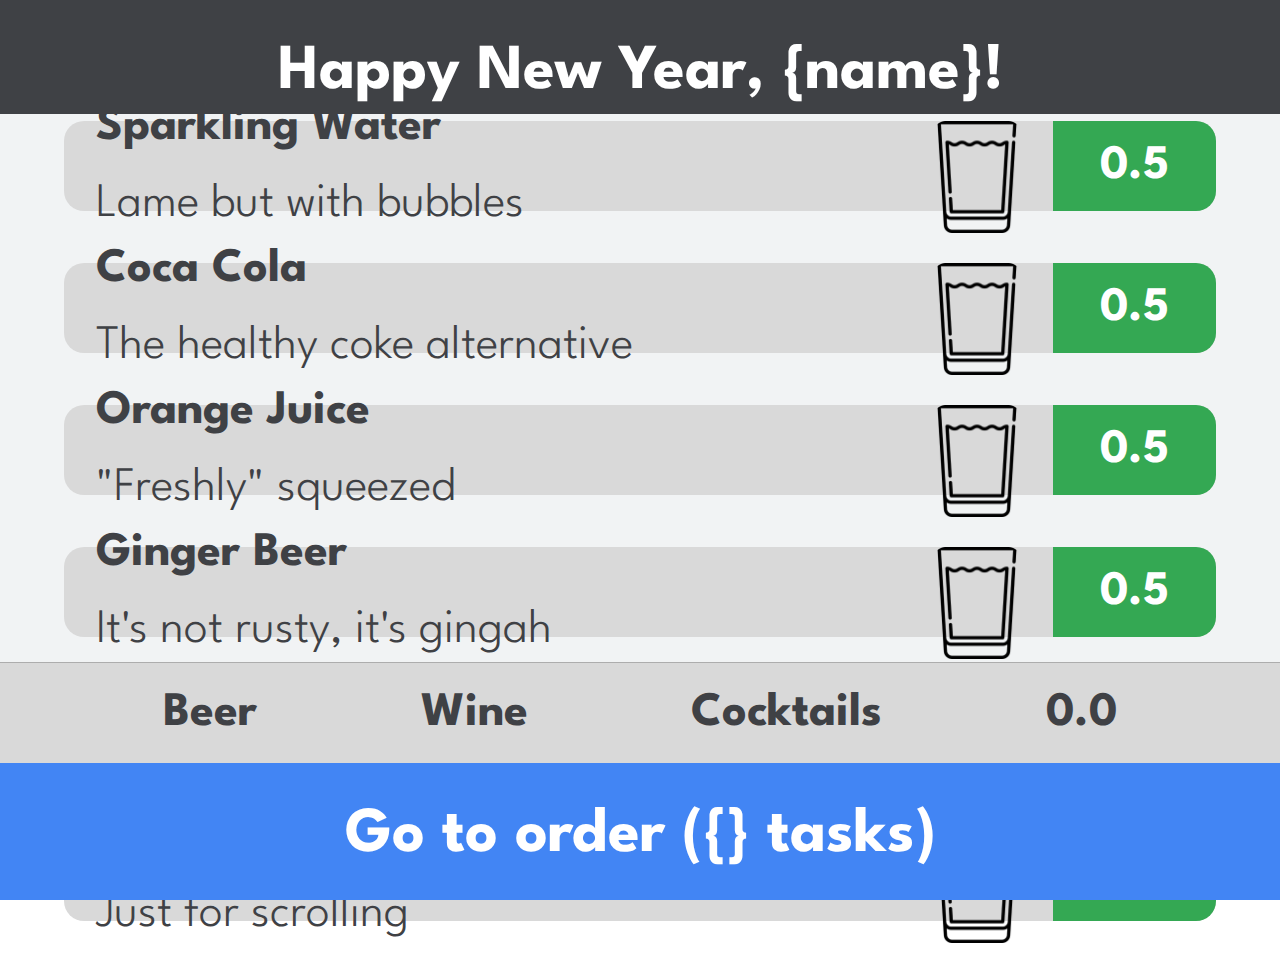
==== order_page/index.html @ 51913dd5 "First prototype UI menu" ====
<!doctype html>
<html lang="en">
<head>
    <title>Order</title>
    <meta name="description" content="Happy new year!">
    <link rel="icon" href="favicon.ico">
    <link rel="stylesheet" href="css/style.css">
    <style>
        @font-face { font-family: League Spartan; src: url('./static/LeagueSpartan-Regular.ttf') format('truetype'); } 
        @font-face { font-family: League Spartan; font-weight: bold; src: url('./static/LeagueSpartan-Bold.ttf') format('truetype');}
        @font-face { font-family: League Spartan; font-weight: light; src: url('./static/LeagueSpartan-Light.ttf') format('truetype');}
        body {
            background-color: white;
            margin: 0;
        }
        #app {
            background-color: #F1F3F4;
            width: 100vw;
            height:100vh;
            margin: 0%;
            display: flex;
            justify-content: center;
            align-items: center;
            position: relative;
        }
        #header {
            background: #3F4145;
            width: 100%;
            height: 114px;
            display: block;
            top: 0;
            position: absolute;
        }
        h1 {
            color: #FFF;
            text-align: center;
            font-family: League Spartan;
            font-size: 64px;
            font-style: normal;
            font-weight: 700;
            line-height: normal;
            /*position: relative;
            display: flex;
            justify-content: center;
            flex-direction: column;*/
        }
        #slider {
            background-color: #D9D9D9;
            display: flex;
            position: absolute;
            width: 100%;
            height: 100px;
            bottom: 137px;
            align-items: center;
            flex-wrap: nowrap;
            justify-content: space-evenly;
            border-top: 1px solid rgba(0, 0, 0, 0.20);
        }
        #footer {
            background-color: #4285F4;
            width: 100%;
            height: 137px;
            display: block;
            bottom: 0;
            position: absolute;}
        .option {
            color: #3F4145;
            text-align: center;
            font-family: League Spartan;
            font-weight: 700;
            font-size: 48px;
        }
        .drink {
            background: #D9D9D9;
            width: 90vw;
            height: 10vh;
            border-radius: 1.25rem;
            margin: 3.25rem;
            box-sizing: border-box;
            display: flex;
            justify-content: space-between;
        }
        .drink_button {
            background: #34A853;
            width: 10.2rem;
            height: 10vh;
            border-radius: 0rem 1.25rem 1.25rem 0rem;
            box-sizing: border-box;
            display: inline-flex;
            color: #FFF;
            font-family: League Spartan;
            font-weight: 700;
            font-size: 3rem;
            font-style: normal;
            line-height: normal;
            justify-content: center;
            align-items: center;
        }
        .drink_title {
            color: #3F4145;
            font-family: League Spartan;
            font-weight: 700;
            font-weight: 2.75rem;
            font-size: 3rem;
            line-height: normal;
            box-sizing: border-box;
            display: inline-flex;
            margin-bottom: 2rem;
        }
        .drink_description {
            color: #3F4145;
            font-family: League Spartan;
            font-size: 3rem;
            font-style: normal;
            font-weight: 300;
            line-height: normal;
            box-sizing: border-box;
            display: inline-flex;
        }
        .drink img {
            height: 7rem;
            width: 5.5rem;
            margin: auto;
            margin-right: 2rem;
        }
        .title_containter {
            display: flex;
            flex-direction: column;
            justify-content: center;
            margin-left: 2rem;
            flex-wrap: nowrap;
        }
    </style>
</head>
<body>
<div id="app">
    <div id="header">
        <h1>Happy New Year, {name}!</h1>
    </div>
    <div id="menu">
        <div class="drink">
            <div class="title_containter">
                <div class="drink_title">Water</div>
                <div class="drink_description">For when you're lame</div>
            </div>
            <img src="static/0_0.png" alt="beer">
            <div class="drink_button">0.0</div>
        </div>
        <div class="drink">
            <div class="title_containter">
                <div class="drink_title">Sparkling Water</div>
                <div class="drink_description">Lame but with bubbles</div>
            </div>
            <img src="static/0_0.png" alt="beer">
            <div class="drink_button">0.5</div>
        </div>
        <div class="drink">
            <div class="title_containter">
                <div class="drink_title">Coca Cola</div>
                <div class="drink_description">The healthy coke alternative</div>
            </div>
            <img src="static/0_0.png" alt="beer">
            <div class="drink_button">0.5</div>
        </div>
        <div class="drink">
            <div class="title_containter">
                <div class="drink_title">Orange Juice</div>
                <div class="drink_description">"Freshly" squeezed</div>
            </div>
            <img src="static/0_0.png" alt="beer">
            <div class="drink_button">0.5</div>
        </div>
        <div class="drink">
            <div class="title_containter">
                <div class="drink_title">Ginger Beer</div>
                <div class="drink_description">It's not rusty, it's gingah</div>
            </div>
            <img src="static/0_0.png" alt="beer">
            <div class="drink_button">0.5</div>
        </div>
        <div class="drink">
            <div class="title_containter">
                <div class="drink_title">Tonic</div>
                <div class="drink_description">Only here bc of gin and tonic</div>
            </div>
            <img src="static/0_0.png" alt="beer">
            <div class="drink_button">5.0</div>
        </div>
        <div class="drink">
            <div class="title_containter">
                <div class="drink_title">Other</div>
                <div class="drink_description">Just for scrolling</div>
            </div>
            <img src="static/0_0.png" alt="beer">
            <div class="drink_button">0.5</div>
        </div>
    </div>
    <div id="slider">
        <div class="option">Beer</div>
        <div class="option">Wine </div>
        <div class="option">Cocktails</div>
        <div class="option">0.0</div>
    </div>
    <div id="footer">
        <h1>Go to order ({} tasks)</h1>
    </div>
</div>
</body>
</html>
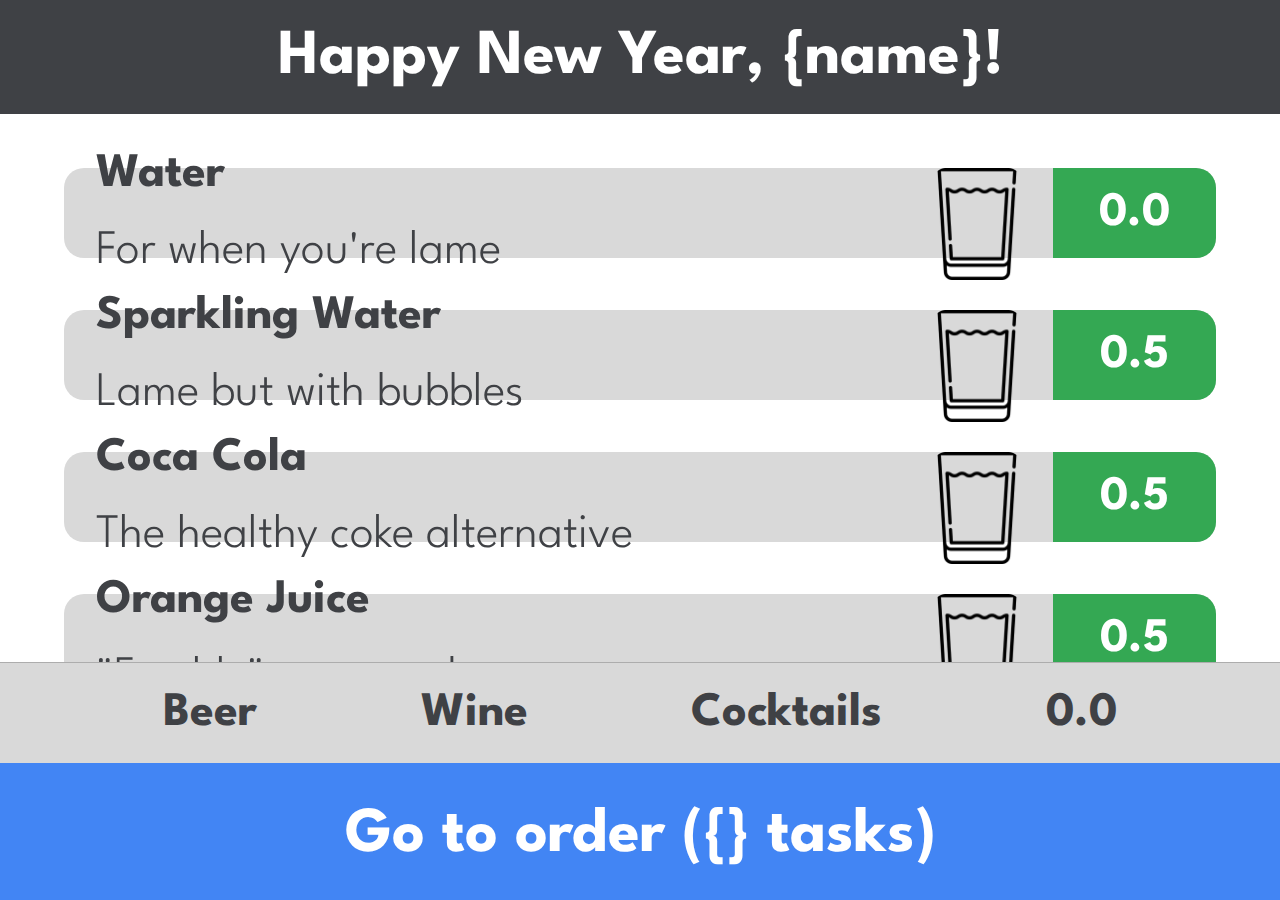
==== commit 87f24572: "Finish layout" ====
--- a/order_page/index.html
+++ b/order_page/index.html
@@ -16,7 +16,7 @@
         #app {
             background-color: #F1F3F4;
             width: 100vw;
-            height:100vh;
+            height: 100%;
             margin: 0%;
             display: flex;
             justify-content: center;
@@ -26,16 +26,23 @@
         #header {
             background: #3F4145;
             width: 100%;
-            height: 114px;
+            height: 7.125rem;
             display: block;
             top: 0;
-            position: absolute;
+            position: fixed;
+        }
+        #header h1 {
+            margin: 0;
+            display: flex;
+            align-items: center;
+            justify-content: center;
+            height: 100%;
         }
         h1 {
             color: #FFF;
             text-align: center;
             font-family: League Spartan;
-            font-size: 64px;
+            font-size: 4rem;
             font-style: normal;
             font-weight: 700;
             line-height: normal;
@@ -47,10 +54,9 @@
         #slider {
             background-color: #D9D9D9;
             display: flex;
-            position: absolute;
             width: 100%;
-            height: 100px;
-            bottom: 137px;
+            height: 6.25rem;
+            bottom: 8.5625rem;
             align-items: center;
             flex-wrap: nowrap;
             justify-content: space-evenly;
@@ -59,10 +65,10 @@
         #footer {
             background-color: #4285F4;
             width: 100%;
-            height: 137px;
+            height: 8.5625rem;
             display: block;
             bottom: 0;
-            position: absolute;}
+        }
         .option {
             color: #3F4145;
             text-align: center;
@@ -75,7 +81,6 @@
             width: 90vw;
             height: 10vh;
             border-radius: 1.25rem;
-            margin: 3.25rem;
             box-sizing: border-box;
             display: flex;
             justify-content: space-between;
@@ -130,9 +135,45 @@
             margin-left: 2rem;
             flex-wrap: nowrap;
         }
+        .bottom {
+            position: fixed;
+        }
+        #menu {
+            display: grid;
+            top: 7.25rem;
+            bottom: 14.8125rem;
+            position: fixed;
+            overflow-y: scroll;
+            padding: 3.25rem;
+            grid-gap: 3.25rem;
+        }
+        #user_info {
+            width: 90vw;
+            display: flex;
+            justify-content: center;
+            align-items: center;
+            
+            color: gray;
+            font-family: League Spartan;
+            flex-direction: column;
+
+        }
+        #user_info #logout {
+            font-size: 5rem;
+            color: #3F4145;
+            font-family: League Spartan;
+            font-weight: 700;
+            margin-top: 1rem;
+            text-decoration: underline;
+            }
+        #user_info p {
+            margin: 1rem;
+            font-size: 3rem;
+        }
     </style>
 </head>
 <body>
+
 <div id="app">
     <div id="header">
         <h1>Happy New Year, {name}!</h1>
@@ -194,16 +235,65 @@
             <img src="static/0_0.png" alt="beer">
             <div class="drink_button">0.5</div>
         </div>
-    </div>
-    <div id="slider">
+        <div class="drink">
+            <div class="title_containter">
+                <div class="drink_title">Other</div>
+                <div class="drink_description">Just for scrolling</div>
+            </div>
+            <img src="static/0_0.png" alt="beer">
+            <div class="drink_button">0.5</div>
+        </div>
+        <div class="drink">
+            <div class="title_containter">
+                <div class="drink_title">Other</div>
+                <div class="drink_description">Just for scrolling</div>
+            </div>
+            <img src="static/0_0.png" alt="beer">
+            <div class="drink_button">0.5</div>
+        </div>
+        <div class="drink">
+            <div class="title_containter">
+                <div class="drink_title">Other</div>
+                <div class="drink_description">Just for scrolling</div>
+            </div>
+            <img src="static/0_0.png" alt="beer">
+            <div class="drink_button">0.5</div>
+        </div>
+        <div class="drink">
+            <div class="title_containter">
+                <div class="drink_title">Other</div>
+                <div class="drink_description">Just for scrolling</div>
+            </div>
+            <img src="static/0_0.png" alt="beer">
+            <div class="drink_button">0.5</div>
+        </div>
+            <div id="user_info">
+                <div>
+                    <p>Currently logged in as {name}</p>
+                    <p>Since: <span id="time"></span></p>
+                </div>
+                <div id="logout" onclick="logout()">log out</div>
+            </div>
+        </div>
+    </div>
+    <div id="slider" class="bottom">
         <div class="option">Beer</div>
         <div class="option">Wine </div>
         <div class="option">Cocktails</div>
         <div class="option">0.0</div>
     </div>
-    <div id="footer">
+    <div id="footer" class="bottom">
         <h1>Go to order ({} tasks)</h1>
     </div>
 </div>
+<script>
+    const now = new Date();
+    const currentDateTime = now.toLocaleString();
+    document.getElementById("time").innerHTML = currentDateTime;
+
+    function logout() {
+        window.location.href = "http://localhost:5500/order_page/redirect_log.html";
+    }
+</script>
 </body>
 </html>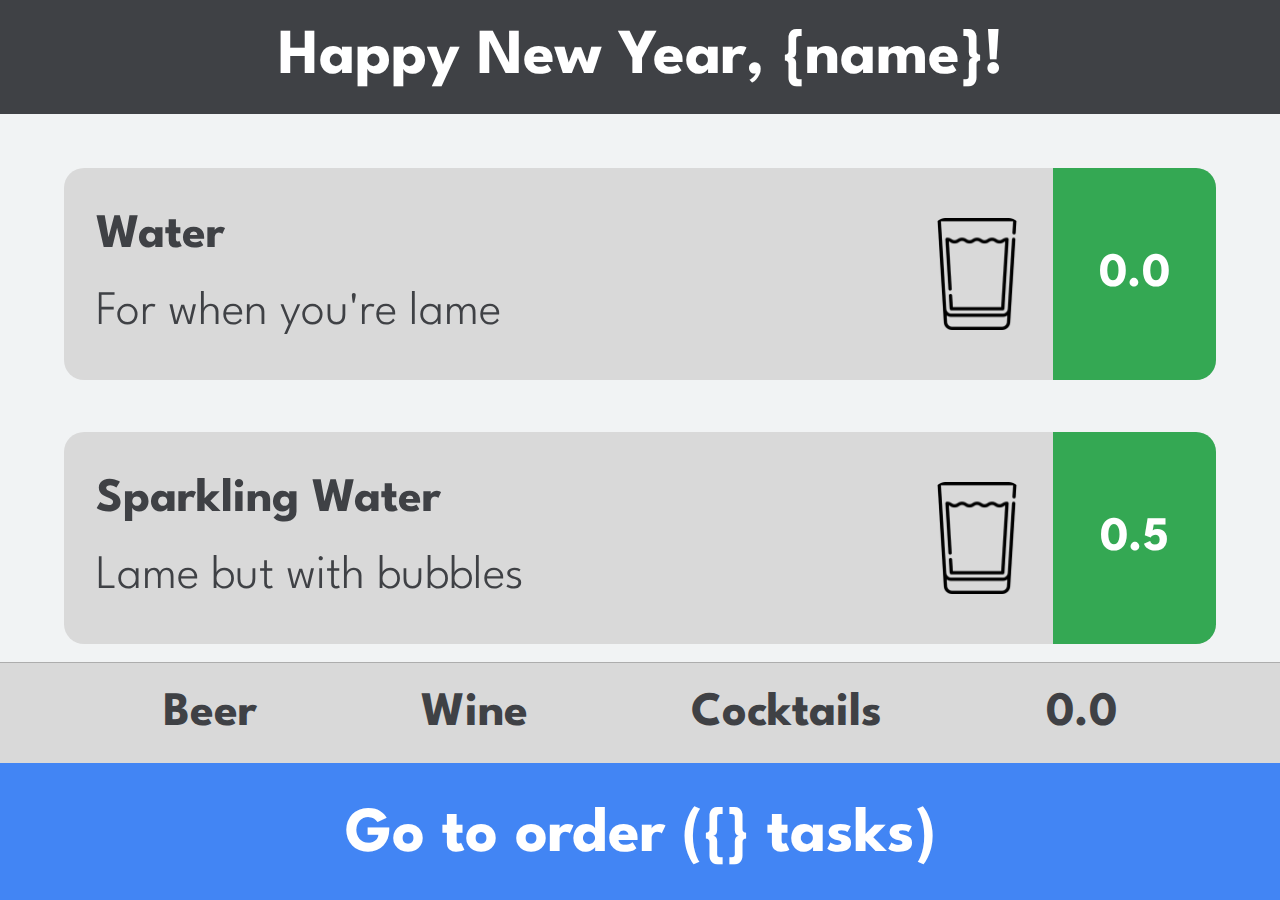
==== commit 47ba2660: "Fix responsiveness" ====
--- a/order_page/index.html
+++ b/order_page/index.html
@@ -10,7 +10,7 @@
         @font-face { font-family: League Spartan; font-weight: bold; src: url('./static/LeagueSpartan-Bold.ttf') format('truetype');}
         @font-face { font-family: League Spartan; font-weight: light; src: url('./static/LeagueSpartan-Light.ttf') format('truetype');}
         body {
-            background-color: white;
+            background-color: #F1F3F4;
             margin: 0;
         }
         #app {
@@ -79,7 +79,8 @@
         .drink {
             background: #D9D9D9;
             width: 90vw;
-            height: 10vh;
+            /*height: 10vh;*/
+            min-height: 13.25rem;
             border-radius: 1.25rem;
             box-sizing: border-box;
             display: flex;
@@ -88,7 +89,7 @@
         .drink_button {
             background: #34A853;
             width: 10.2rem;
-            height: 10vh;
+            /*height: 10vh;*/
             border-radius: 0rem 1.25rem 1.25rem 0rem;
             box-sizing: border-box;
             display: inline-flex;
@@ -292,7 +293,7 @@
     document.getElementById("time").innerHTML = currentDateTime;
 
     function logout() {
-        window.location.href = "http://localhost:5500/order_page/redirect_log.html";
+        window.location.href = "./redirect_log.html";
     }
 </script>
 </body>
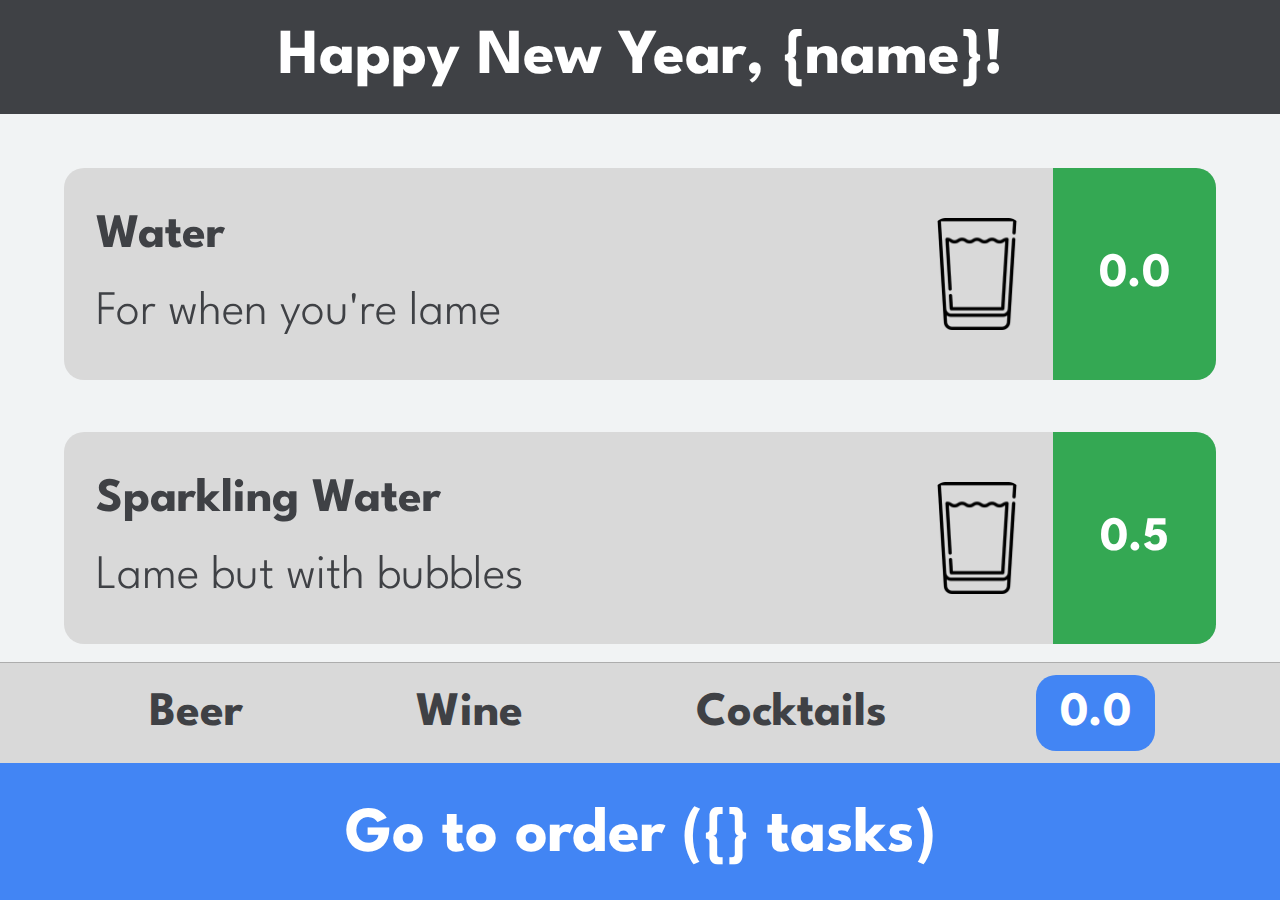
==== commit b79d12c9: "add slider selection" ====
--- a/order_page/index.html
+++ b/order_page/index.html
@@ -12,6 +12,7 @@
         body {
             background-color: #F1F3F4;
             margin: 0;
+            user-select: none;
         }
         #app {
             background-color: #F1F3F4;
@@ -75,6 +76,11 @@
             font-family: League Spartan;
             font-weight: 700;
             font-size: 48px;
+            border-radius: 1.25rem;
+            height: 60%;
+            padding: 0.5rem 1.5rem;
+            align-items: center;
+            display: flex;
         }
         .drink {
             background: #D9D9D9;
@@ -278,10 +284,10 @@
         </div>
     </div>
     <div id="slider" class="bottom">
-        <div class="option">Beer</div>
-        <div class="option">Wine </div>
-        <div class="option">Cocktails</div>
-        <div class="option">0.0</div>
+        <div class="option" id="beerB" onclick="loadContent('beer', 'beerB')">Beer</div>
+        <div class="option" id="wineB" onclick="loadContent('wine', 'wineB')">Wine </div>
+        <div class="option" id="cockB" onclick="loadContent('cock', 'cockB')">Cocktails</div>
+        <div class="option" id="freeB" onclick="loadContent('free', 'freeB')">0.0</div>
     </div>
     <div id="footer" class="bottom">
         <h1>Go to order ({} tasks)</h1>
@@ -292,6 +298,20 @@
     const currentDateTime = now.toLocaleString();
     document.getElementById("time").innerHTML = currentDateTime;
 
+    loadContent('free', 'freeB')
+
+    function loadContent(drinkType,drinkId) {
+        //todo add actually loading in the conent
+        var i, options;
+        options = document.getElementsByClassName('option')
+        for (i = 0; i < options.length; i++) {
+            options[i].style.backgroundColor = "";
+            options[i].style.color = "#3F4145";
+        }
+        document.getElementById(drinkId).style.backgroundColor = "#4285F4";
+        document.getElementById(drinkId).style.color = "#FFF";
+    }
+
     function logout() {
         window.location.href = "./redirect_log.html";
     }
